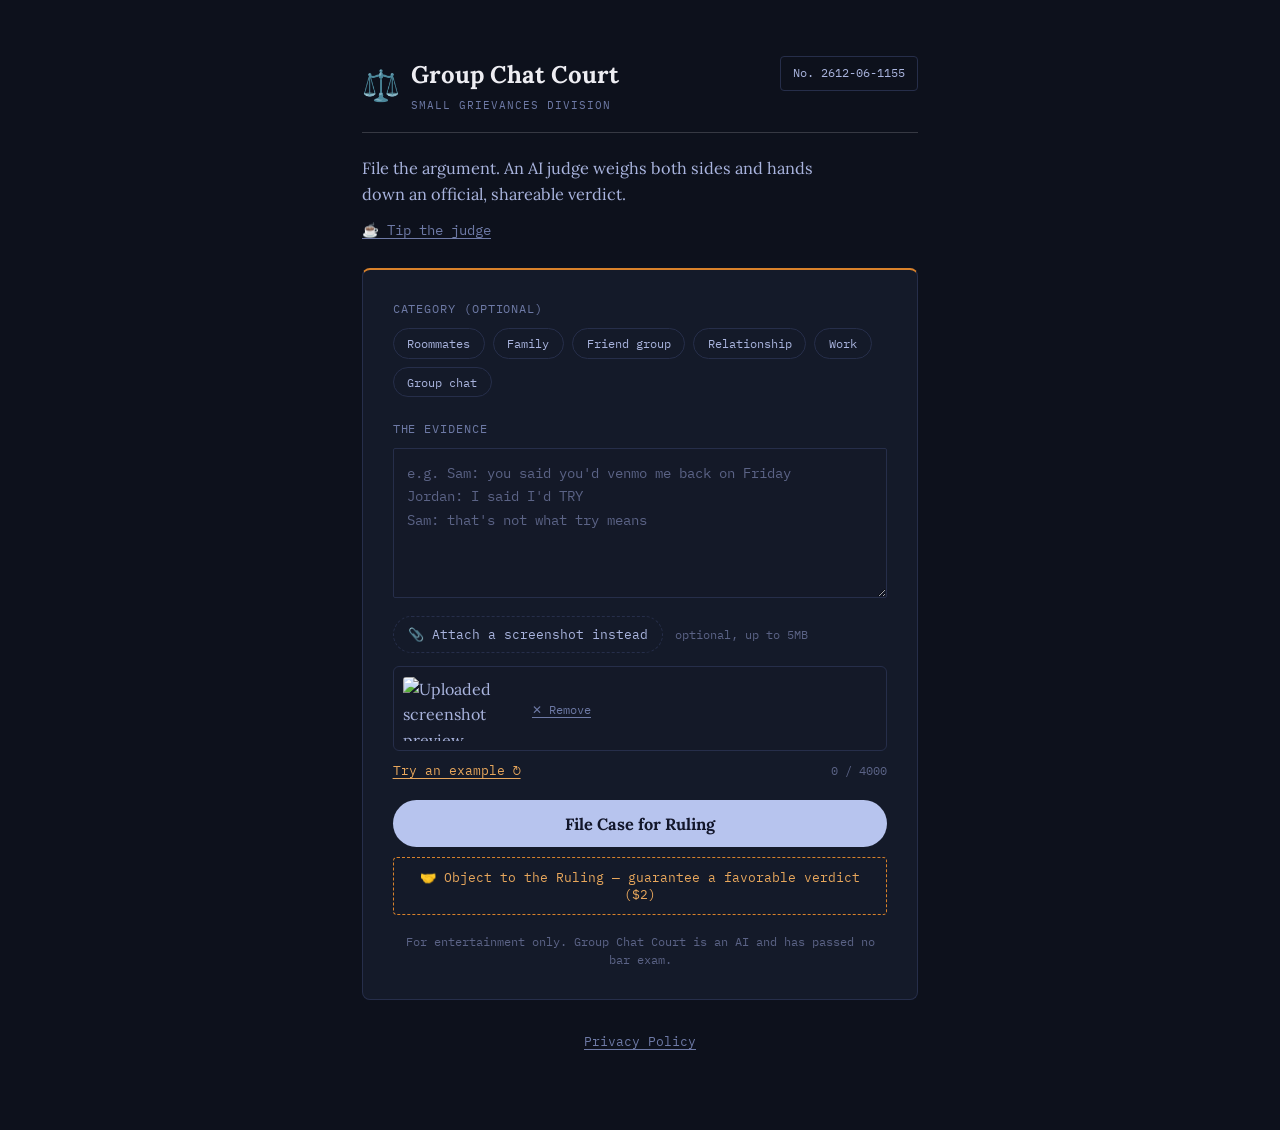
==== index.html @ 53331d46 "Add files via upload" ====
<!doctype html>
<html lang="en">
<head>
<meta charset="UTF-8" />
<meta name="viewport" content="width=device-width, initial-scale=1.0" />
<title>Group Chat Court — get an official ruling on your argument</title>
<meta name="description" content="File the argument. An AI judge weighs both sides and hands down an official, shareable verdict." />
<link rel="preconnect" href="https://fonts.googleapis.com">
<link rel="preconnect" href="https://fonts.gstatic.com" crossorigin>
<link href="https://fonts.googleapis.com/css2?family=Lora:ital,wght@0,500;0,600;0,700;1,500;1,600&family=IBM+Plex+Mono:wght@400;500;600&display=swap" rel="stylesheet">
<link rel="stylesheet" href="style.css">
</head>
<body>
<main>
  <header class="masthead">
    <div class="brand">
      <span class="brand-icon" aria-hidden="true">⚖️</span>
      <div>
        <h1>Group Chat Court</h1>
        <p class="brand-sub">SMALL GRIEVANCES DIVISION</p>
      </div>
    </div>
    <span class="case-pill" id="case-pill">No. —</span>
  </header>

  <div class="rule"></div>

  <p class="dek">File the argument. An AI judge weighs both sides and hands down an official, shareable verdict.</p>
  <a href="#" id="tip-link" class="tip-link" target="_blank" rel="noopener">☕ Tip the judge</a>

  <section class="card" id="filing">
    <p class="field-label">Category (optional)</p>
    <div class="chip-row" id="chip-row">
      <button type="button" class="chip" data-cat="Roommates">Roommates</button>
      <button type="button" class="chip" data-cat="Family">Family</button>
      <button type="button" class="chip" data-cat="Friend group">Friend group</button>
      <button type="button" class="chip" data-cat="Relationship">Relationship</button>
      <button type="button" class="chip" data-cat="Work">Work</button>
      <button type="button" class="chip" data-cat="Group chat">Group chat</button>
    </div>

    <p class="field-label">The evidence</p>
    <textarea id="transcript" maxlength="4000" placeholder="e.g. Sam: you said you'd venmo me back on Friday&#10;Jordan: I said I'd TRY&#10;Sam: that's not what try means"></textarea>

    <div class="upload-row">
      <label class="upload-btn" for="image-input">📎 Attach a screenshot instead</label>
      <input type="file" id="image-input" accept="image/png,image/jpeg,image/webp,image/gif" hidden />
      <span class="upload-hint">optional, up to 5MB</span>
    </div>
    <div class="image-preview" id="image-preview" hidden>
      <img id="image-preview-img" alt="Uploaded screenshot preview" />
      <button type="button" class="remove-image-btn" id="remove-image-btn" aria-label="Remove screenshot">✕ Remove</button>
    </div>

    <div class="filing-row">
      <button type="button" class="link-btn" id="example-btn">Try an example ↻</button>
      <span class="char-count" id="char-count">0 / 4000</span>
    </div>

    <button id="submit-btn" type="button" class="btn-primary">File Case for Ruling</button>
    <button id="objection-btn" type="button" class="btn-bribe">🤝 Object to the Ruling — guarantee a favorable verdict ($2)</button>

    <p class="error" id="error-msg" hidden></p>
    <p class="disclaimer">For entertainment only. Group Chat Court is an AI and has passed no bar exam.</p>
  </section>

  <section class="card" id="loading-card" hidden>
    <div class="loading-inner">
      <span class="loading-icon" aria-hidden="true">⚖️</span>
      <p class="loading-text">Reading the receipts&hellip;</p>
      <button type="button" class="link-btn" id="cancel-btn">Cancel</button>
    </div>
  </section>

  <section class="card" id="case-file" hidden aria-live="polite">
    <blockquote class="exhibit" id="exhibit-text"></blockquote>

    <h2 class="headline" id="headline-text"></h2>
    <p class="tagline" id="tagline-text"></p>

    <div class="stamp-wrap">
      <div class="stamp" id="stamp"></div>
    </div>

    <p class="field-label">Charge</p>
    <p class="value" id="charge-text"></p>

    <p class="field-label">Ruling</p>
    <p class="ruling-text" id="ruling-text"></p>

    <p class="field-label jury-label">
      <span>Public jury vote (in your favor)</span>
      <span id="jury-percent">—</span>
    </p>
    <div class="jury-track"><div class="jury-fill" id="jury-fill"></div></div>

    <p class="field-label">Sentence</p>
    <p class="value" id="sentence-text"></p>

    <div class="case-actions">
      <button id="download-btn" type="button" class="btn-outline">Download Verdict Card</button>
      <button id="new-case-btn" type="button" class="btn-primary btn-primary-sm">File a New Case</button>
    </div>
  </section>

  <!-- Ad slot: uncomment once AdSense approves this site, then paste the ad unit code here.
  <section class="ad-slot" aria-hidden="true">
    <ins class="adsbygoogle" style="display:block" data-ad-client="ca-pub-XXXXXXXXXXXXXXX" data-ad-slot="XXXXXXXXXX" data-ad-format="auto" data-full-width-responsive="true"></ins>
  </section>
  -->

  <p class="privacy"><a href="#">Privacy Policy</a></p>
</main>

<canvas id="card-canvas" width="900" height="600" hidden></canvas>

<script src="script.js"></script>
</body>
</html>
---- style.css ----
:root {
  --bg: #0D111C;
  --panel: #141A29;
  --panel-line: #262E4A;
  --gold: #D9822B;
  --gold-soft: #E8A75C;
  --lavender: #A9B4DE;
  --lavender-muted: #6E7AA6;
  --lavender-dim: #5B6386;
  --ink: #12162A;
  --white: #EDEDF2;
  --btn-primary: #B7C4EE;
  --btn-primary-hover: #C6D1F5;
  --green: #7CB86B;
  --green-track: #1B2135;
}

* { box-sizing: border-box; }

body {
  margin: 0;
  background: var(--bg);
  color: var(--lavender);
  font-family: "Lora", Georgia, serif;
  min-height: 100vh;
  line-height: 1.6;
}

@media (prefers-reduced-motion: reduce) {
  * { animation-duration: 0.001ms !important; animation-iteration-count: 1 !important; transition-duration: 0.001ms !important; }
}

.mono { font-family: "IBM Plex Mono", ui-monospace, monospace; }

main {
  max-width: 620px;
  margin: 0 auto;
  padding: clamp(2rem, 6vw, 3.5rem) clamp(1.25rem, 5vw, 2rem) 4rem;
}

/* Masthead */
.masthead {
  display: flex;
  align-items: flex-start;
  justify-content: space-between;
  gap: 1rem;
  flex-wrap: wrap;
}
.brand { display: flex; align-items: center; gap: 0.7rem; }
.brand-icon { font-size: 1.9rem; line-height: 1; }
.masthead h1 {
  font-family: "Lora", Georgia, serif;
  font-weight: 700;
  font-size: 1.5rem;
  color: var(--white);
  margin: 0;
}
.brand-sub {
  font-family: "IBM Plex Mono", monospace;
  font-size: 0.68rem;
  letter-spacing: 0.09em;
  color: var(--lavender-muted);
  margin: 0.15rem 0 0;
}
.case-pill {
  font-family: "IBM Plex Mono", monospace;
  font-size: 0.78rem;
  color: var(--lavender);
  border: 1px solid var(--panel-line);
  border-radius: 4px;
  padding: 0.4rem 0.75rem;
  white-space: nowrap;
  align-self: flex-start;
}

.rule {
  height: 1px;
  background: rgba(237, 237, 242, 0.18);
  margin: 1.1rem 0 1.4rem;
}

.dek {
  font-size: 1.02rem;
  color: var(--lavender);
  margin: 0 0 0.6rem;
  max-width: 46ch;
}
.tip-link {
  font-family: "IBM Plex Mono", monospace;
  font-size: 0.85rem;
  color: var(--lavender-muted);
  text-decoration: underline;
  text-underline-offset: 3px;
}
.tip-link:hover { color: var(--lavender); }

/* Card */
.card {
  background: var(--panel);
  border: 1px solid var(--panel-line);
  border-top: 2px solid var(--gold);
  border-radius: 8px;
  padding: clamp(1.25rem, 4vw, 1.85rem);
  margin-top: 1.6rem;
}

.field-label {
  font-family: "IBM Plex Mono", monospace;
  font-size: 0.72rem;
  letter-spacing: 0.08em;
  text-transform: uppercase;
  color: var(--lavender-muted);
  margin: 0 0 0.6rem;
  display: flex;
  justify-content: space-between;
  align-items: baseline;
}

.chip-row {
  display: flex;
  flex-wrap: wrap;
  gap: 0.5rem;
  margin-bottom: 1.4rem;
}
.chip {
  font-family: "IBM Plex Mono", monospace;
  font-size: 0.78rem;
  background: transparent;
  border: 1px solid var(--panel-line);
  color: var(--lavender);
  padding: 0.4rem 0.85rem;
  border-radius: 999px;
  cursor: pointer;
}
.chip:hover { border-color: var(--lavender-muted); }
.chip.selected { border-color: var(--gold); color: var(--gold-soft); }
.chip:focus-visible { outline: 2px solid var(--gold); outline-offset: 2px; }

textarea {
  width: 100%;
  min-height: 150px;
  resize: vertical;
  background: rgba(20, 26, 41, 0.6);
  border: 1px solid var(--panel-line);
  border-radius: 2px;
  padding: 0.85rem;
  font-family: "IBM Plex Mono", monospace;
  font-size: 0.85rem;
  color: var(--lavender);
  line-height: 1.7;
}
textarea::placeholder { color: var(--lavender-dim); }
textarea:focus-visible { outline: 1px solid var(--gold); outline-offset: 1px; }

.upload-row {
  display: flex;
  align-items: center;
  gap: 0.7rem;
  margin: 0.7rem 0 0;
  flex-wrap: wrap;
}
.upload-btn {
  font-family: "IBM Plex Mono", monospace;
  font-size: 0.8rem;
  color: var(--lavender);
  border: 1px dashed var(--panel-line);
  border-radius: 999px;
  padding: 0.45rem 0.9rem;
  cursor: pointer;
}
.upload-btn:hover { border-color: var(--lavender-muted); }
.upload-hint { font-family: "IBM Plex Mono", monospace; font-size: 0.72rem; color: var(--lavender-dim); }

.image-preview {
  display: flex;
  align-items: center;
  gap: 0.8rem;
  margin-top: 0.8rem;
  padding: 0.6rem;
  border: 1px solid var(--panel-line);
  border-radius: 6px;
  background: rgba(20, 26, 41, 0.6);
}
.image-preview img {
  max-height: 64px;
  max-width: 110px;
  border-radius: 3px;
  display: block;
}
.remove-image-btn {
  background: none;
  border: none;
  color: var(--lavender-muted);
  font-family: "IBM Plex Mono", monospace;
  font-size: 0.78rem;
  cursor: pointer;
  text-decoration: underline;
  text-underline-offset: 3px;
}
.remove-image-btn:hover { color: var(--lavender); }

.filing-row {
  display: flex;
  align-items: center;
  justify-content: space-between;
  margin: 0.6rem 0 1.25rem;
  gap: 1rem;
}
.link-btn {
  background: none;
  border: none;
  padding: 0;
  font-family: "IBM Plex Mono", monospace;
  font-size: 0.8rem;
  color: var(--gold-soft);
  text-decoration: underline;
  text-underline-offset: 3px;
  cursor: pointer;
}
.char-count { font-family: "IBM Plex Mono", monospace; font-size: 0.75rem; color: var(--lavender-dim); }

.error { color: #E28686; font-size: 0.85rem; font-family: "IBM Plex Mono", monospace; margin: -0.5rem 0 0.75rem; }

/* Buttons */
.btn-primary {
  display: block;
  width: 100%;
  background: var(--btn-primary);
  color: var(--ink);
  border: none;
  border-radius: 999px;
  padding: 0.85rem 1rem;
  font-family: "Lora", Georgia, serif;
  font-weight: 700;
  font-size: 1.02rem;
  cursor: pointer;
}
.btn-primary:hover { background: var(--btn-primary-hover); }
.btn-primary:active { transform: scale(0.99); }
.btn-primary:disabled { opacity: 0.6; cursor: wait; }
.btn-primary:focus-visible { outline: 2px solid var(--gold); outline-offset: 2px; }
.btn-primary-sm { width: auto; flex: 1; font-size: 0.92rem; padding: 0.7rem 1rem; }

.btn-bribe {
  display: block;
  width: 100%;
  background: transparent;
  border: 1.5px dashed var(--gold);
  color: var(--gold-soft);
  border-radius: 4px;
  padding: 0.7rem 1rem;
  font-family: "IBM Plex Mono", monospace;
  font-size: 0.82rem;
  margin-top: 0.6rem;
  cursor: pointer;
}
.btn-bribe:hover { background: rgba(201, 162, 39, 0.08); }
.btn-bribe:focus-visible { outline: 2px solid var(--gold); outline-offset: 2px; }

.btn-outline {
  flex: 1;
  background: transparent;
  border: 1px solid var(--panel-line);
  color: var(--lavender);
  border-radius: 4px;
  padding: 0.7rem 1rem;
  font-family: "IBM Plex Mono", monospace;
  font-size: 0.85rem;
  cursor: pointer;
}
.btn-outline:hover { border-color: var(--lavender-muted); }
.btn-outline:focus-visible { outline: 2px solid var(--gold); outline-offset: 2px; }

.disclaimer {
  text-align: center;
  font-family: "IBM Plex Mono", monospace;
  font-size: 0.72rem;
  color: var(--lavender-dim);
  margin: 1.1rem 0 0;
}

/* Loading state */
.loading-inner { text-align: center; padding: 1.5rem 0; }
.loading-icon { font-size: 2rem; display: block; margin-bottom: 0.6rem; }
.loading-text { font-style: italic; color: var(--lavender); margin: 0 0 0.9rem; }

/* Case file */
.exhibit {
  margin: 0 0 1.4rem;
  padding: 0.85rem 1rem;
  border-left: 3px solid var(--gold);
  background: rgba(201, 162, 39, 0.05);
  font-family: "IBM Plex Mono", monospace;
  font-size: 0.8rem;
  color: var(--lavender);
  line-height: 1.7;
  white-space: pre-wrap;
}
.exhibit::before {
  content: "Exhibit A — ";
  font-weight: 600;
  color: var(--gold-soft);
}

.headline {
  font-family: "Lora", Georgia, serif;
  font-weight: 700;
  font-size: 1.7rem;
  color: var(--white);
  margin: 0 0 0.4rem;
}
.tagline {
  font-family: "Lora", Georgia, serif;
  font-style: italic;
  color: var(--lavender);
  font-size: 1.02rem;
  margin: 0 0 1.3rem;
}

.stamp-wrap { text-align: center; margin: 0 0 1.4rem; }
.stamp {
  display: inline-block;
  border: 3px double var(--gold);
  color: var(--gold-soft);
  font-family: "Lora", Georgia, serif;
  font-weight: 700;
  text-transform: uppercase;
  letter-spacing: 0.04em;
  font-size: 1.3rem;
  padding: 0.55rem 1.5rem;
  border-radius: 999px;
  transform: rotate(-4deg) scale(0.8);
  opacity: 0;
}
.stamp.reveal { animation: stamp-in 0.4s cubic-bezier(0.2, 1.4, 0.4, 1) forwards; }
@keyframes stamp-in {
  0% { opacity: 0; transform: rotate(-4deg) scale(2.2); }
  60% { opacity: 1; transform: rotate(-4deg) scale(0.92); }
  100% { opacity: 1; transform: rotate(-4deg) scale(1); }
}

.value { font-family: "Lora", Georgia, serif; font-weight: 700; color: var(--white); margin: 0 0 1.3rem; font-size: 1.02rem; }
.ruling-text { color: var(--lavender); margin: 0 0 1.3rem; font-size: 0.98rem; line-height: 1.75; }

.jury-label { margin-bottom: 0.5rem; }
.jury-label span:last-child { color: var(--white); font-family: "Lora", Georgia, serif; font-weight: 700; text-transform: none; letter-spacing: 0; }
.jury-track { height: 8px; background: var(--green-track); border-radius: 4px; overflow: hidden; margin-bottom: 1.3rem; }
.jury-fill { height: 100%; background: var(--green); border-radius: 4px; width: 0%; transition: width 0.6s ease; }

.case-actions { display: flex; gap: 0.7rem; margin-top: 1rem; flex-wrap: wrap; }

.ad-slot { margin-top: 1.6rem; min-height: 90px; }

.privacy {
  text-align: center;
  margin-top: 2rem;
  font-family: "IBM Plex Mono", monospace;
  font-size: 0.8rem;
}
.privacy a { color: var(--lavender-muted); text-decoration: underline; text-underline-offset: 3px; }
.privacy a:hover { color: var(--lavender); }
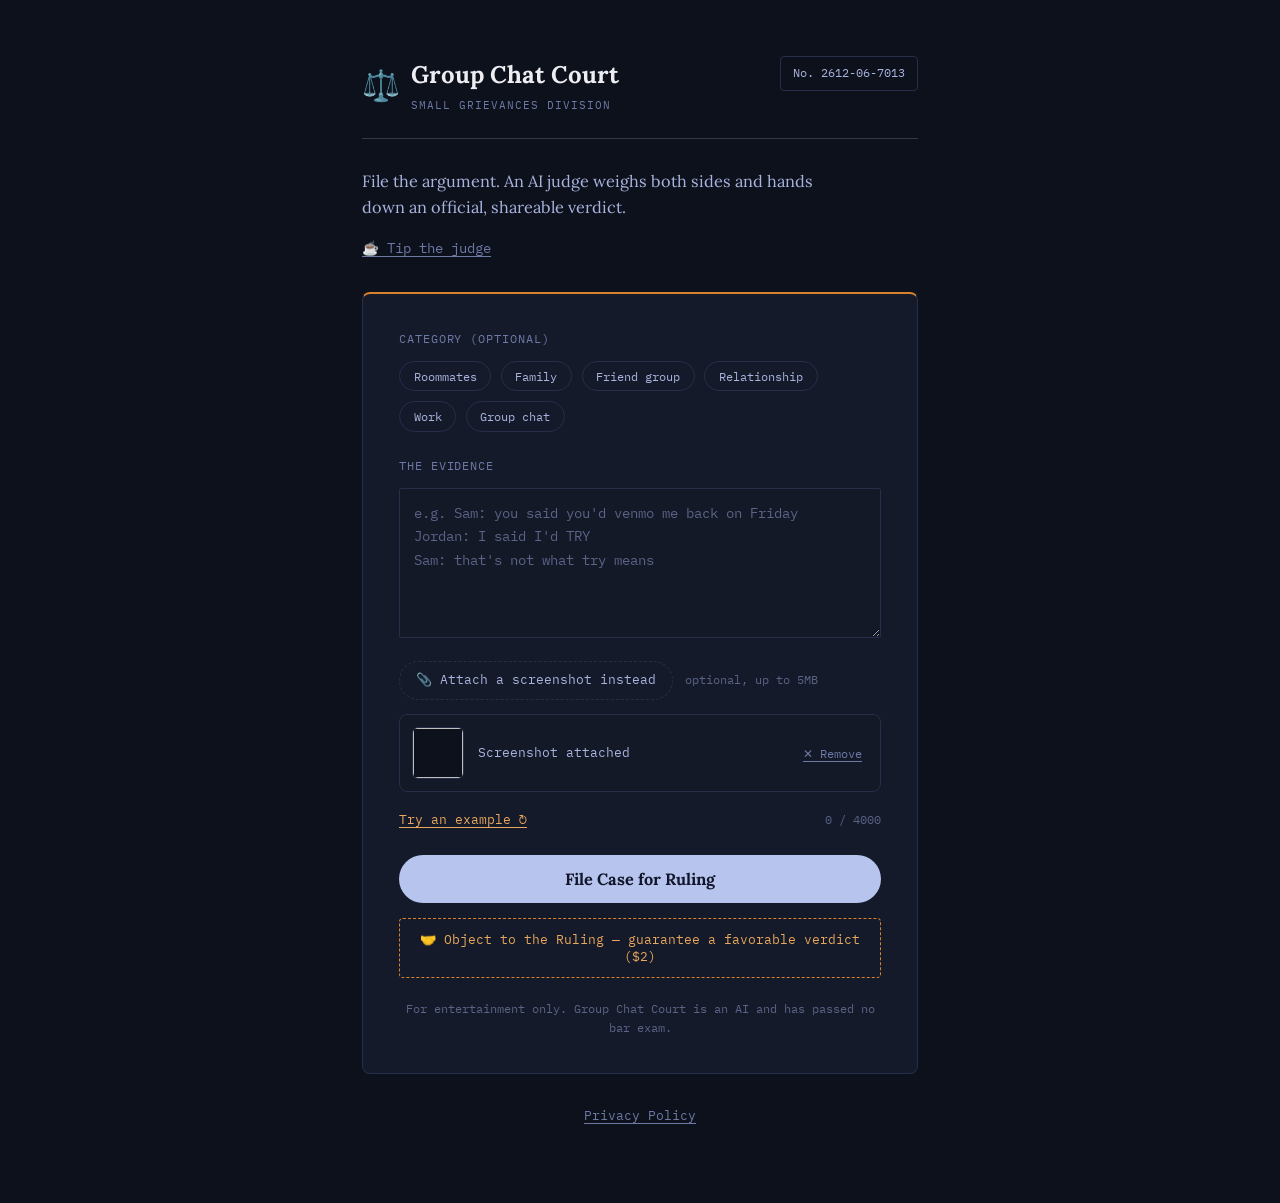
==== commit 92a77a61: "Add files via upload" ====
--- a/index.html
+++ b/index.html
@@ -48,8 +48,13 @@
       <span class="upload-hint">optional, up to 5MB</span>
     </div>
     <div class="image-preview" id="image-preview" hidden>
-      <img id="image-preview-img" alt="Uploaded screenshot preview" />
-      <button type="button" class="remove-image-btn" id="remove-image-btn" aria-label="Remove screenshot">✕ Remove</button>
+      <div class="image-preview-thumb" id="image-preview-thumb">
+        <img id="image-preview-img" alt="" />
+      </div>
+      <div class="image-preview-meta">
+        <p class="image-preview-name" id="image-preview-name">Screenshot attached</p>
+        <button type="button" class="remove-image-btn" id="remove-image-btn">✕ Remove</button>
+      </div>
     </div>
 
     <div class="filing-row">
--- a/style.css
+++ b/style.css
@@ -76,13 +76,13 @@
 .rule {
   height: 1px;
   background: rgba(237, 237, 242, 0.18);
-  margin: 1.1rem 0 1.4rem;
+  margin: 1.5rem 0 1.8rem;
 }
 
 .dek {
   font-size: 1.02rem;
   color: var(--lavender);
-  margin: 0 0 0.6rem;
+  margin: 0 0 0.9rem;
   max-width: 46ch;
 }
 .tip-link {
@@ -100,8 +100,8 @@
   border: 1px solid var(--panel-line);
   border-top: 2px solid var(--gold);
   border-radius: 8px;
-  padding: clamp(1.25rem, 4vw, 1.85rem);
-  margin-top: 1.6rem;
+  padding: clamp(1.5rem, 4vw, 2.25rem);
+  margin-top: 2rem;
 }
 
 .field-label {
@@ -110,17 +110,18 @@
   letter-spacing: 0.08em;
   text-transform: uppercase;
   color: var(--lavender-muted);
-  margin: 0 0 0.6rem;
+  margin: 1.6rem 0 0.75rem;
   display: flex;
   justify-content: space-between;
   align-items: baseline;
 }
+.card > .field-label:first-child { margin-top: 0; }
 
 .chip-row {
   display: flex;
   flex-wrap: wrap;
-  gap: 0.5rem;
-  margin-bottom: 1.4rem;
+  gap: 0.6rem;
+  margin-bottom: 0;
 }
 .chip {
   font-family: "IBM Plex Mono", monospace;
@@ -155,8 +156,8 @@
 .upload-row {
   display: flex;
   align-items: center;
-  gap: 0.7rem;
-  margin: 0.7rem 0 0;
+  gap: 0.75rem;
+  margin: 1rem 0 0;
   flex-wrap: wrap;
 }
 .upload-btn {
@@ -165,7 +166,7 @@
   color: var(--lavender);
   border: 1px dashed var(--panel-line);
   border-radius: 999px;
-  padding: 0.45rem 0.9rem;
+  padding: 0.5rem 1rem;
   cursor: pointer;
 }
 .upload-btn:hover { border-color: var(--lavender-muted); }
@@ -174,20 +175,47 @@
 .image-preview {
   display: flex;
   align-items: center;
-  gap: 0.8rem;
-  margin-top: 0.8rem;
-  padding: 0.6rem;
-  border: 1px solid var(--panel-line);
+  gap: 0.9rem;
+  margin-top: 0.9rem;
+  padding: 0.75rem;
+  border: 1px solid var(--panel-line);
+  border-radius: 8px;
+  background: rgba(20, 26, 41, 0.6);
+}
+.image-preview-thumb {
+  flex-shrink: 0;
+  width: 52px;
+  height: 52px;
   border-radius: 6px;
-  background: rgba(20, 26, 41, 0.6);
-}
-.image-preview img {
-  max-height: 64px;
-  max-width: 110px;
-  border-radius: 3px;
+  overflow: hidden;
+  background: var(--bg);
+  border: 1px solid var(--panel-line);
+}
+.image-preview-thumb img {
+  width: 100%;
+  height: 100%;
+  object-fit: cover;
   display: block;
 }
+.image-preview-meta {
+  display: flex;
+  align-items: center;
+  justify-content: space-between;
+  gap: 0.75rem;
+  flex: 1;
+  min-width: 0;
+}
+.image-preview-name {
+  margin: 0;
+  font-family: "IBM Plex Mono", monospace;
+  font-size: 0.8rem;
+  color: var(--lavender);
+  overflow: hidden;
+  text-overflow: ellipsis;
+  white-space: nowrap;
+}
 .remove-image-btn {
+  flex-shrink: 0;
   background: none;
   border: none;
   color: var(--lavender-muted);
@@ -203,7 +231,7 @@
   display: flex;
   align-items: center;
   justify-content: space-between;
-  margin: 0.6rem 0 1.25rem;
+  margin: 1.1rem 0 1.6rem;
   gap: 1rem;
 }
 .link-btn {
@@ -219,7 +247,7 @@
 }
 .char-count { font-family: "IBM Plex Mono", monospace; font-size: 0.75rem; color: var(--lavender-dim); }
 
-.error { color: #E28686; font-size: 0.85rem; font-family: "IBM Plex Mono", monospace; margin: -0.5rem 0 0.75rem; }
+.error { color: #E28686; font-size: 0.85rem; font-family: "IBM Plex Mono", monospace; margin: 0.9rem 0 0; }
 
 /* Buttons */
 .btn-primary {
@@ -229,11 +257,12 @@
   color: var(--ink);
   border: none;
   border-radius: 999px;
-  padding: 0.85rem 1rem;
+  padding: 0.9rem 1rem;
   font-family: "Lora", Georgia, serif;
   font-weight: 700;
   font-size: 1.02rem;
   cursor: pointer;
+  margin-top: 0.25rem;
 }
 .btn-primary:hover { background: var(--btn-primary-hover); }
 .btn-primary:active { transform: scale(0.99); }
@@ -248,10 +277,10 @@
   border: 1.5px dashed var(--gold);
   color: var(--gold-soft);
   border-radius: 4px;
-  padding: 0.7rem 1rem;
+  padding: 0.75rem 1rem;
   font-family: "IBM Plex Mono", monospace;
   font-size: 0.82rem;
-  margin-top: 0.6rem;
+  margin-top: 0.9rem;
   cursor: pointer;
 }
 .btn-bribe:hover { background: rgba(201, 162, 39, 0.08); }
@@ -276,7 +305,7 @@
   font-family: "IBM Plex Mono", monospace;
   font-size: 0.72rem;
   color: var(--lavender-dim);
-  margin: 1.1rem 0 0;
+  margin: 1.4rem 0 0;
 }
 
 /* Loading state */
@@ -286,10 +315,10 @@
 
 /* Case file */
 .exhibit {
-  margin: 0 0 1.4rem;
-  padding: 0.85rem 1rem;
+  margin: 0 0 1.6rem;
+  padding: 0.9rem 1.1rem;
   border-left: 3px solid var(--gold);
-  background: rgba(201, 162, 39, 0.05);
+  background: rgba(217, 130, 43, 0.06);
   font-family: "IBM Plex Mono", monospace;
   font-size: 0.8rem;
   color: var(--lavender);
@@ -307,17 +336,17 @@
   font-weight: 700;
   font-size: 1.7rem;
   color: var(--white);
-  margin: 0 0 0.4rem;
+  margin: 0 0 0.5rem;
 }
 .tagline {
   font-family: "Lora", Georgia, serif;
   font-style: italic;
   color: var(--lavender);
   font-size: 1.02rem;
-  margin: 0 0 1.3rem;
-}
-
-.stamp-wrap { text-align: center; margin: 0 0 1.4rem; }
+  margin: 0 0 1.6rem;
+}
+
+.stamp-wrap { text-align: center; margin: 0 0 1.6rem; }
 .stamp {
   display: inline-block;
   border: 3px double var(--gold);
@@ -339,15 +368,15 @@
   100% { opacity: 1; transform: rotate(-4deg) scale(1); }
 }
 
-.value { font-family: "Lora", Georgia, serif; font-weight: 700; color: var(--white); margin: 0 0 1.3rem; font-size: 1.02rem; }
-.ruling-text { color: var(--lavender); margin: 0 0 1.3rem; font-size: 0.98rem; line-height: 1.75; }
+.value { font-family: "Lora", Georgia, serif; font-weight: 700; color: var(--white); margin: 0 0 1.6rem; font-size: 1.02rem; }
+.ruling-text { color: var(--lavender); margin: 0 0 1.6rem; font-size: 0.98rem; line-height: 1.75; }
 
 .jury-label { margin-bottom: 0.5rem; }
 .jury-label span:last-child { color: var(--white); font-family: "Lora", Georgia, serif; font-weight: 700; text-transform: none; letter-spacing: 0; }
-.jury-track { height: 8px; background: var(--green-track); border-radius: 4px; overflow: hidden; margin-bottom: 1.3rem; }
+.jury-track { height: 8px; background: var(--green-track); border-radius: 4px; overflow: hidden; margin-bottom: 1.6rem; }
 .jury-fill { height: 100%; background: var(--green); border-radius: 4px; width: 0%; transition: width 0.6s ease; }
 
-.case-actions { display: flex; gap: 0.7rem; margin-top: 1rem; flex-wrap: wrap; }
+.case-actions { display: flex; gap: 0.85rem; margin-top: 1.4rem; flex-wrap: wrap; }
 
 .ad-slot { margin-top: 1.6rem; min-height: 90px; }
 
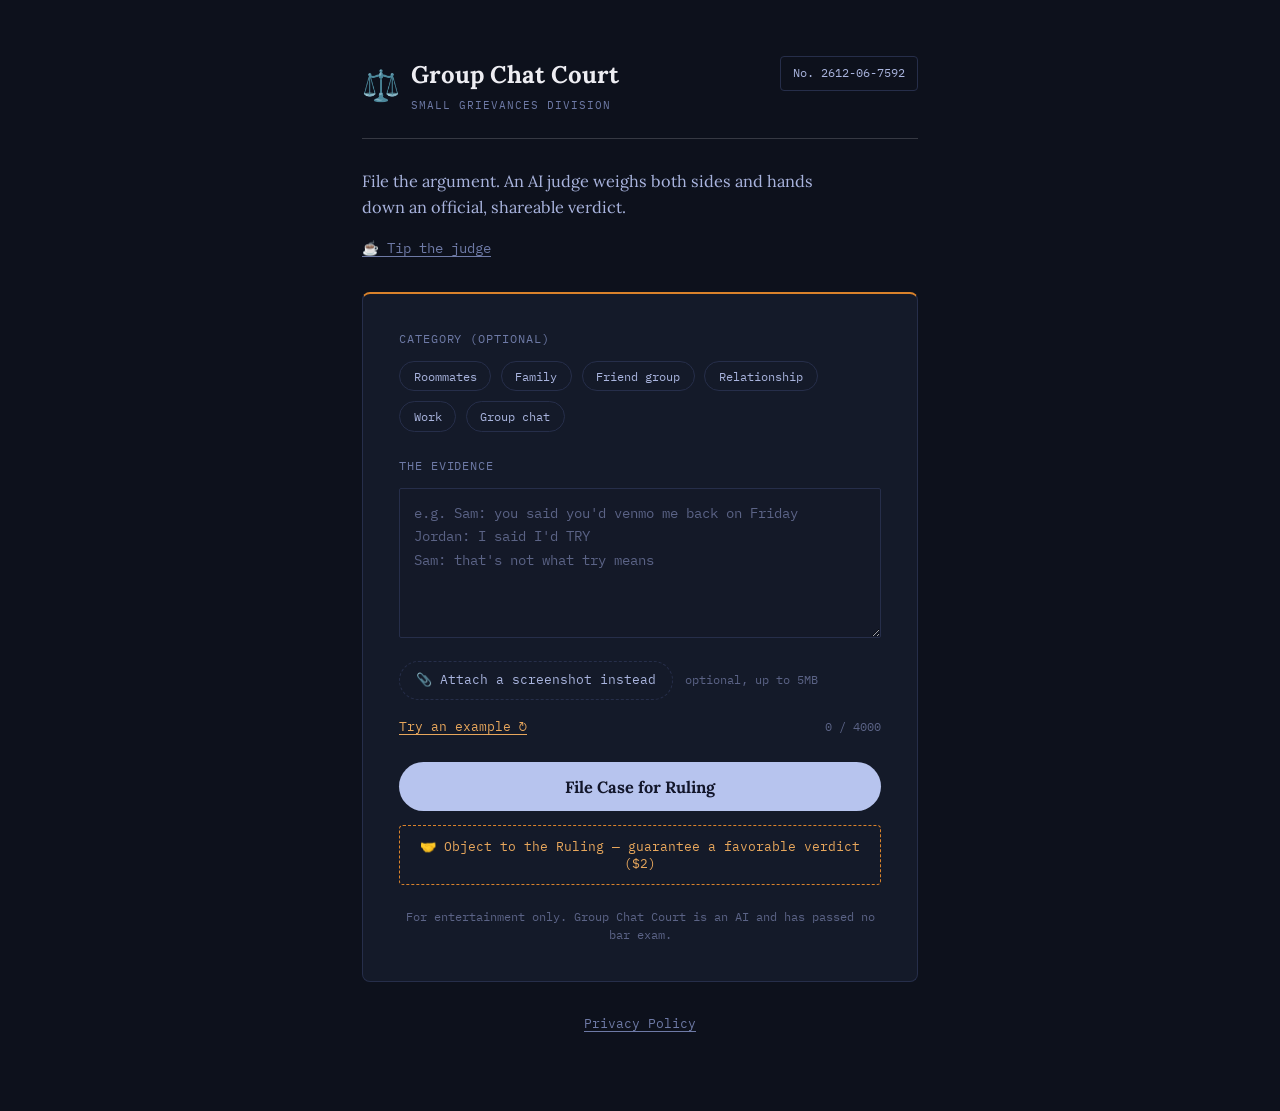
==== commit 3ba2e0d1: "Add files via upload" ====
--- a/index.html
+++ b/index.html
@@ -72,7 +72,7 @@
   <section class="card" id="loading-card" hidden>
     <div class="loading-inner">
       <span class="loading-icon" aria-hidden="true">⚖️</span>
-      <p class="loading-text">Reading the receipts&hellip;</p>
+      <p class="loading-text" id="loading-text">Reading the receipts&hellip;</p>
       <button type="button" class="link-btn" id="cancel-btn">Cancel</button>
     </div>
   </section>
--- a/style.css
+++ b/style.css
@@ -17,6 +17,11 @@
 
 * { box-sizing: border-box; }
 
+/* Elements with a display rule (like .image-preview's display:flex) can otherwise
+   tie with the browser's default [hidden] rule and win the cascade, so hidden
+   elements stay visible. This makes [hidden] always win. */
+[hidden] { display: none !important; }
+
 body {
   margin: 0;
   background: var(--bg);
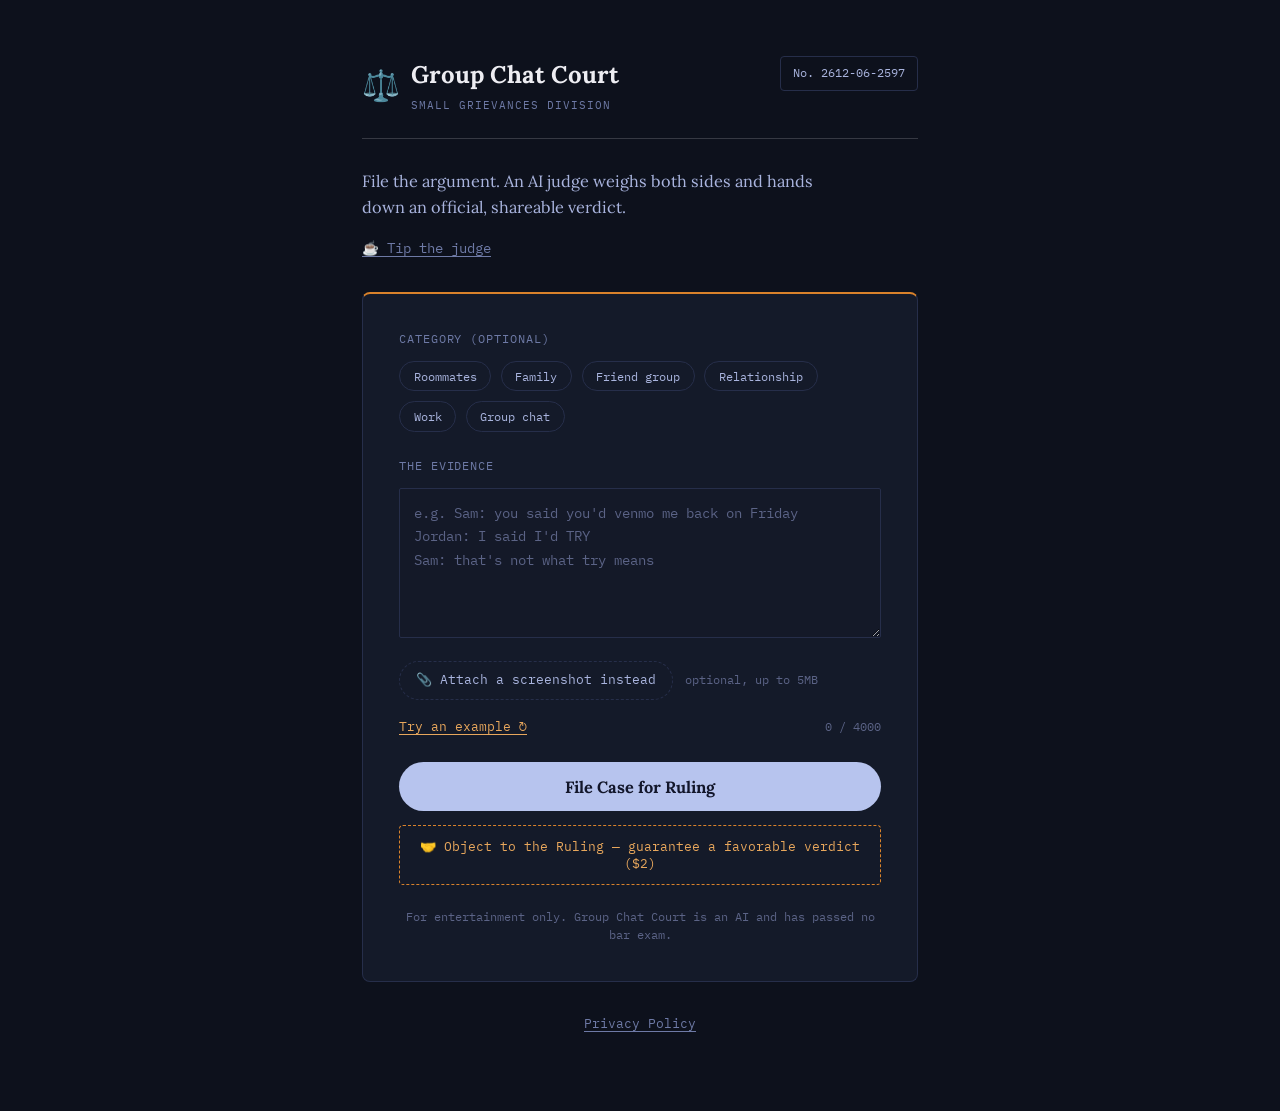
==== commit 8eb90722: "Add files via upload" ====
--- a/index.html
+++ b/index.html
@@ -9,6 +9,7 @@
 <link rel="preconnect" href="https://fonts.gstatic.com" crossorigin>
 <link href="https://fonts.googleapis.com/css2?family=Lora:ital,wght@0,500;0,600;0,700;1,500;1,600&family=IBM+Plex+Mono:wght@400;500;600&display=swap" rel="stylesheet">
 <link rel="stylesheet" href="style.css">
+<script async src="https://pagead2.googlesyndication.com/pagead/js/adsbygoogle.js?client=ca-pub-4417008389014085" crossorigin="anonymous"></script>
 </head>
 <body>
 <main>
@@ -114,7 +115,7 @@
   </section>
   -->
 
-  <p class="privacy"><a href="#">Privacy Policy</a></p>
+  <p class="privacy"><a href="privacy.html">Privacy Policy</a></p>
 </main>
 
 <canvas id="card-canvas" width="900" height="600" hidden></canvas>
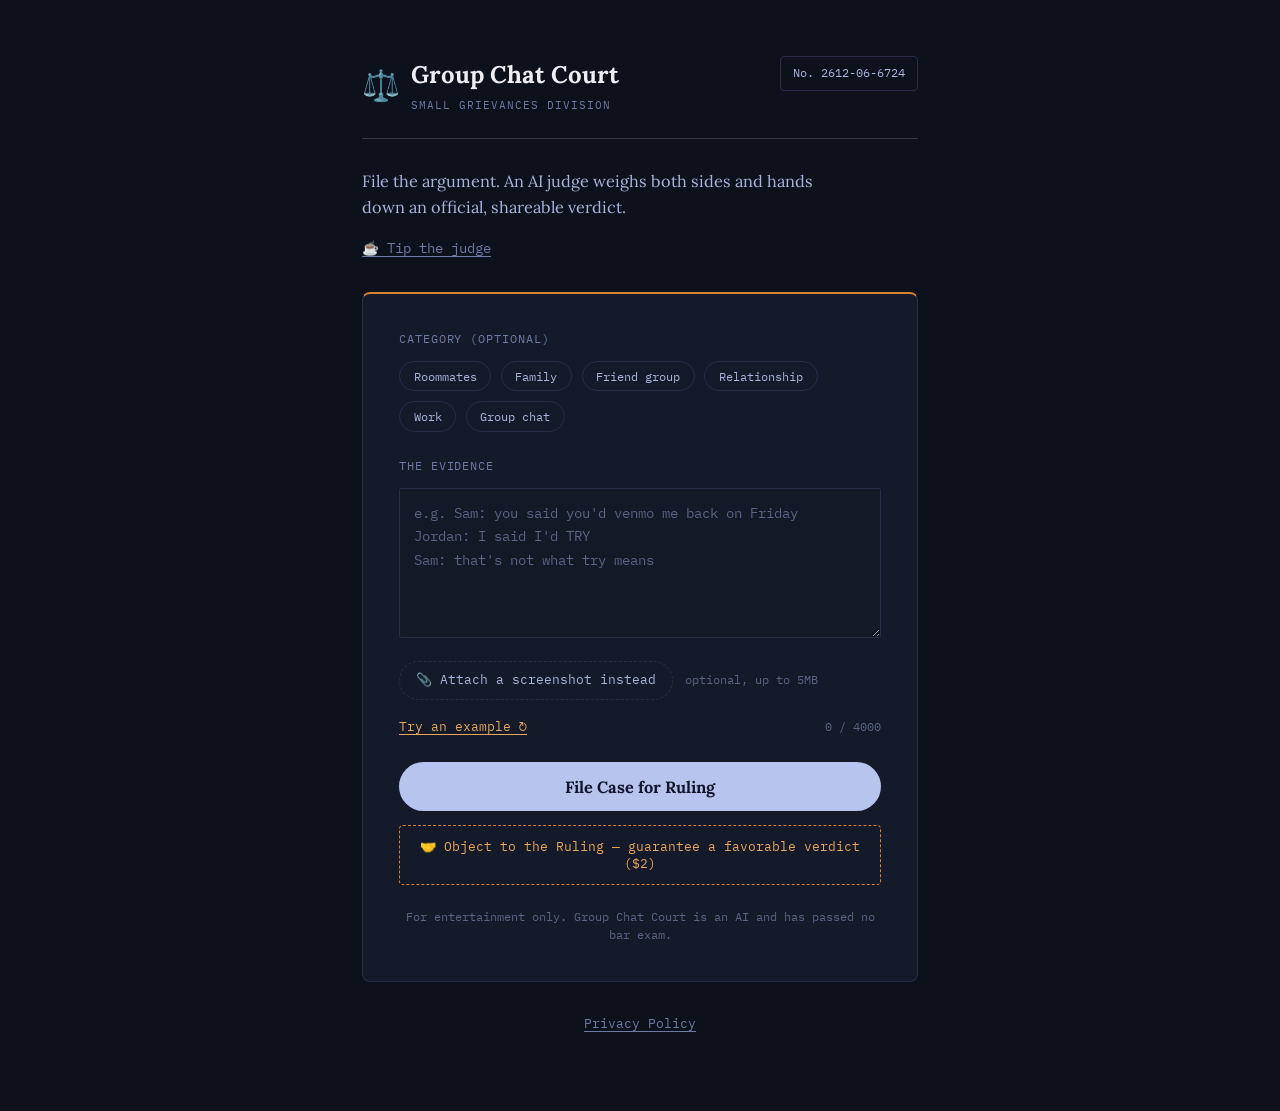
==== commit d037ae6d: "Install and configure Vercel Web Analytics ## Vercel Web Analytics Implementation  Successfully conf" ====
--- a/index.html
+++ b/index.html
@@ -121,5 +121,6 @@
 <canvas id="card-canvas" width="900" height="600" hidden></canvas>
 
 <script src="script.js"></script>
+<script defer src="https://cdn.vercel-insights.com/v1/script.js"></script>
 </body>
 </html>
